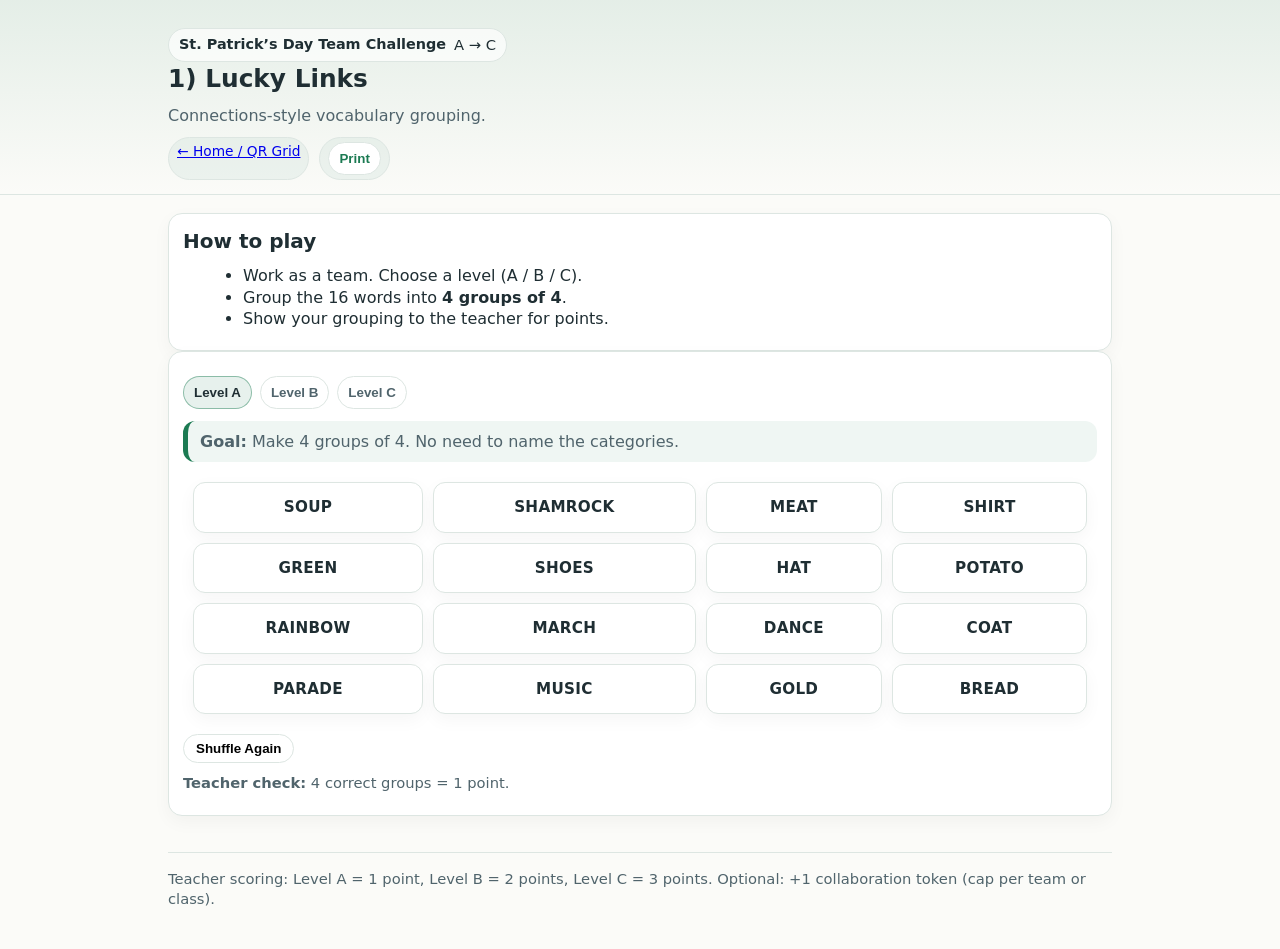
==== games/1-lucky-links.html @ ce848d59 "Add files via upload" ====
<!doctype html>
<html lang="en">
<head>
  <meta charset="utf-8"/>
  <meta name="viewport" content="width=device-width, initial-scale=1"/>
  <title>1) Lucky Links</title>
  <link rel="stylesheet" href="../assets/styles.css"/>
  <script src="../assets/site.js" defer></script>
</head>
<body>
  <header>
    <div class="container">
      <div class="badge"><b>St. Patrick’s Day Team Challenge</b> <span class="small">A → C</span></div>
      <h1>1) Lucky Links</h1>
      <p>Connections-style vocabulary grouping.</p>
      <div class="meta">
        <span><a href="../index.html">← Home / QR Grid</a></span>
        <span><button class="print" onclick="window.print()">Print</button></span>
      </div>
    </div>
  </header>

  <main class="container" style="padding:18px 18px 0">
    
<div class="card">
  <h2>How to play</h2>
  <ul>
    <li>Work as a team. Choose a level (A / B / C).</li>
    <li>Group the 16 words into <b>4 groups of 4</b>.</li>
    <li>Show your grouping to the teacher for points.</li>
  </ul>
</div>

<div class="card" data-tabs>
  <div class="tabs">
    <button class="tabbtn">Level A</button>
    <button class="tabbtn">Level B </button>
    <button class="tabbtn">Level C</button>
  </div>

  <section class="level">
    <div class="callout"><b>Goal:</b> Make 4 groups of 4. No need to name the categories.</div>

<div class="wordgrid"
     data-words="GREEN,GOLD,RAINBOW,SHAMROCK,MARCH,PARADE,MUSIC,DANCE,HAT,SHIRT,SHOES,COAT,BREAD,POTATO,SOUP,MEAT"
     data-answers="GREEN|GOLD|RAINBOW|SHAMROCK;
                   MARCH|PARADE|MUSIC|DANCE;
                   HAT|SHIRT|SHOES|COAT;
                   BREAD|POTATO|SOUP|MEAT">
</div>

<div class="controls">
  <button class="shuffle-btn">Shuffle Again</button>
  </div>

<div class="answer-overlay"></div>

    <p class="small"><b>Teacher check:</b> 4 correct groups = 1 point.</p>
  </section>

  <section class="level">
    <div class="callout"><b>Goal:</b> Make 4 groups of 4 and write a short category name (1–3 words) for each group.</div>

<div class="wordgrid"
     data-words="IRELAND, DUBLIN, EUROPE, ISLAND, LUCKY, HAPPY, PROUD, EXCITED, RIVER, LAKE, SEA, OCEAN, TRADITION, MUSIC, STORY, SYMBOL"
     data-answers="IRELAND|DUBLIN|EUROPE|ISLAND;
              LUCKY|HAPPY|PROUD|EXCITED;
              RIVER|LAKE|SEA|OCEAN;
              TRADITION|MUSIC|STORY|SYMBOL"></div>

<div class="controls">
  <button class="shuffle-btn">Shuffle Again</button>
  </div>

<div class="answer-overlay"></div>

    <p class="small"><b>Teacher check:</b> correct groups + reasonable labels = 2 points.</p>
  </section>
  <section class="level">
    <div class="callout"><b>Goal:</b> Make 4 groups of 4, name each category, then write <b>one</b> clear example sentence using one word from any group.</div>

<div class="wordgrid"
     data-words="LEPRECHAUN, FAIRY,MYTH,LEGEND,COIN,TREASURE,GOLD,RICH,SPRING,WEATHER,FLOWER,RAIN,VISIT,CELEBRATE,JOIN,WATCH"
     data-answers="LEPRECHAUN|FAIRY|MYTH|LEGEND;
              COIN|TREASURE|GOLD|RICH;
              SPRING|WEATHER|FLOWER|RAIN;
              VISIT|CELEBRATE|JOIN|WATCH">
</div>

<div class="controls">
  <button class="shuffle-btn">Shuffle Again</button>
  </div>

<div class="answer-overlay"></div>

    <p class="small"><b>Teacher check:</b> correct groups + clear example sentence = 3 points.</p>
  </section>
</div>

  </main>

  <footer>
    <div class="container">
      <hr/>
      <div class="small">Teacher scoring: Level A = 1 point, Level B = 2 points, Level C = 3 points. Optional: +1 collaboration token (cap per team or class).</div>
    </div>
  </footer>
</body>
</html>
---- assets/styles.css ----
:root{
  --bg:#fbfbf8;
  --card:#ffffff;
  --ink:#1f2e33;
  --muted:#50646c;
  --accent:#1b7a52;
  --accent2:#c9a227;
  --line:#dde6e2;
}
*{box-sizing:border-box}
body{
  margin:0;
  font-family: system-ui, -apple-system, Segoe UI, Roboto, Arial, sans-serif;
  color:var(--ink);
  background:var(--bg);
  line-height:1.35;
}
header{
  padding:28px 18px 14px;
  border-bottom:1px solid var(--line);
  background:linear-gradient(180deg, rgba(27,122,82,.10), rgba(27,122,82,0));
}
.container{
  max-width:980px;
  margin:0 auto;
  padding:0 18px;
}
h1{font-size:1.55rem;margin:0 0 6px}
h2{font-size:1.25rem;margin:0 0 10px}
p{margin:10px 0;color:var(--muted)}
.badge{
  display:inline-flex;
  align-items:center;
  gap:8px;
  font-size:.9rem;
  padding:6px 10px;
  border:1px solid var(--line);
  border-radius:450px;
  background:rgba(255,255,255,.7);
}
.badge b{color:var(--ink)}
.grid{
  display:grid;
  grid-template-columns:repeat(auto-fit,minmax(240px,1fr));
  gap:14px;
  margin:16px 0 24px;
}
.card{
  background:var(--card);
  border:1px solid var(--line);
  border-radius:14px;
  padding:14px 14px 12px;
  box-shadow:0 6px 18px rgba(0,0,0,.04);
}
.card h3{
  margin:0 0 6px;
  font-size:1.05rem;
}
.card a{
  color:var(--accent);
  text-decoration:none;
  font-weight:600;
}
.card a:hover{text-decoration:underline}
.meta{
  display:flex;
  gap:10px;
  flex-wrap:wrap;
  margin:8px 0 0;
}
.meta span{
  font-size:.86rem;
  padding:4px 8px;
  border-radius:999px;
  border:1px solid var(--line);
  background:rgba(27,122,82,.06);
  color:var(--muted);
}
footer{
  padding:20px 0 40px;
  color:var(--muted);
}
hr{border:none;border-top:1px solid var(--line);margin:16px 0}
.kbd{
  font-family: ui-monospace, SFMono-Regular, Menlo, Monaco, Consolas, "Liberation Mono", monospace;
  font-size:.92rem;
  padding:10px 12px;
  border:1px solid var(--line);
  border-radius:12px;
  background:#f6f8f7;
  overflow:auto;
}
.tabs{
  display:flex;
  gap:8px;
  flex-wrap:wrap;
  margin:10px 0 12px;
}
.tabbtn{
  border:1px solid var(--line);
  background:#fff;
  padding:8px 10px;
  border-radius:999px;
  font-weight:700;
  cursor:pointer;
  color:var(--muted);
}
.tabbtn.active{
  border-color:rgba(27,122,82,.45);
  background:rgba(27,122,82,.10);
  color:var(--ink);
}
.level{
  display:none;
}
.level.active{
  display:block;
}
.callout{
  border-left:5px solid var(--accent);
  background:rgba(27,122,82,.07);
  padding:10px 12px;
  border-radius:12px;
  color:var(--muted);
}
.small{font-size:.92rem}
ol,ul{margin:8px 0 8px 20px}
table{
  border-collapse:collapse;
  width:100%;
  margin:10px 0;
  font-size:.95rem;
}
td,th{
  border:1px solid var(--line);
  padding:8px 10px;
  vertical-align:top;
}
th{background:#f2f6f4;text-align:left}
.print{
  display:inline-flex;
  gap:8px;
  align-items:center;
  border:1px solid var(--line);
  border-radius:999px;
  padding:8px 10px;
  background:#fff;
  cursor:pointer;
  font-weight:700;
  color:var(--accent);
}
.print:hover{background:rgba(27,122,82,.06)}
/* 4x4 word grid for Lucky Links */
.wordgrid table{
  width:100%;
  border-collapse:separate;
  border-spacing:10px;
  margin-top:10px;
}
.wordgrid td{
  border:1px solid var(--line);
  border-radius:12px;
  background:#fff;
  padding:14px 10px;
  text-align:center;
  font-weight:800;
  letter-spacing:.02em;
  color:var(--ink);
  box-shadow:0 6px 18px rgba(0,0,0,.04);
  cursor:pointer;
  transition:all .2s ease;
}

/* keeps it readable on phones */
@media (max-width: 520px){
  .wordgrid table{ border-spacing:8px; }
  .wordgrid td{ padding:12px 8px; font-size:.95rem; }
}
.wordgrid table {
  width:100%;
  border-collapse:separate;
  border-spacing:10px;
  margin-top:10px;
  transition:opacity .3s ease;
}



.wordgrid td.selected {
  background:rgba(27,122,82,.15);
  border-color:var(--accent);
}

.wordgrid.fade {
  opacity:.3;
}

.controls {
  margin-top:10px;
  display:flex;
  gap:10px;
}

.controls button {
  border:1px solid var(--line);
  border-radius:999px;
  padding:6px 12px;
  background:#fff;
  cursor:pointer;
  font-weight:600;
}

.answer-overlay {
  display:none;
  margin-top:10px;
  padding:10px;
  border:1px dashed var(--accent);
  border-radius:10px;
  background:rgba(27,122,82,.08);
  font-size:.9rem;
}

.answer-overlay.visible {
  display:block;
}

.word-row{
  display:flex;
  gap:10px;
  margin:8px 0;
  flex-wrap:wrap;
}

.letter{
  width:42px;
  height:42px;
  border-radius:50%;
  display:flex;
  align-items:center;
  justify-content:center;
  font-weight:700;
  font-size:1.1rem;
  background:linear-gradient(145deg, #1b7a52, #145c3d);
  color:white;
  box-shadow:0 4px 10px rgba(0,0,0,.15);
  border:2px solid rgba(255,255,255,.4);
  transition:transform .15s ease;
}

.letter:hover{ transform:scale(1.1); }
@media (hover:hover){
  .letter:hover{ transform:scale(1.1); }
}
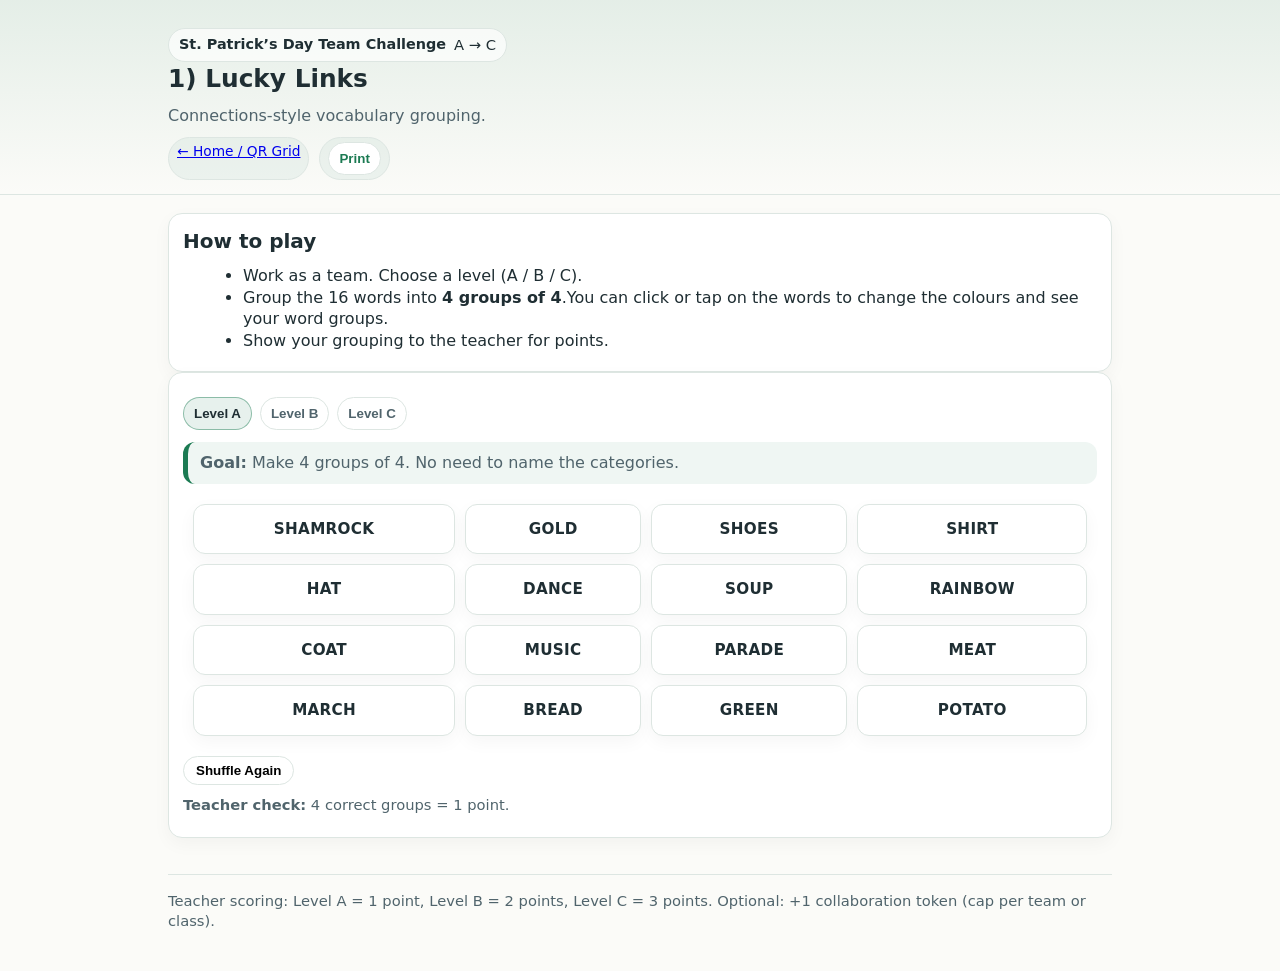
==== commit 60f473a5: "Update 1-lucky-links.html" ====
--- a/games/1-lucky-links.html
+++ b/games/1-lucky-links.html
@@ -26,7 +26,7 @@
   <h2>How to play</h2>
   <ul>
     <li>Work as a team. Choose a level (A / B / C).</li>
-    <li>Group the 16 words into <b>4 groups of 4</b>.</li>
+    <li>Group the 16 words into <b>4 groups of 4</b>.You can click or tap on the words to change the colours and see your word groups.</li>
     <li>Show your grouping to the teacher for points.</li>
   </ul>
 </div>
--- a/assets/styles.css
+++ b/assets/styles.css
@@ -186,9 +186,9 @@
 
 
 
+/* group colors are applied inline via JS; .selected just marks tile as chosen */
 .wordgrid td.selected {
-  background:rgba(27,122,82,.15);
-  border-color:var(--accent);
+  box-shadow: 0 4px 12px rgba(0,0,0,.12);
 }
 
 .wordgrid.fade {
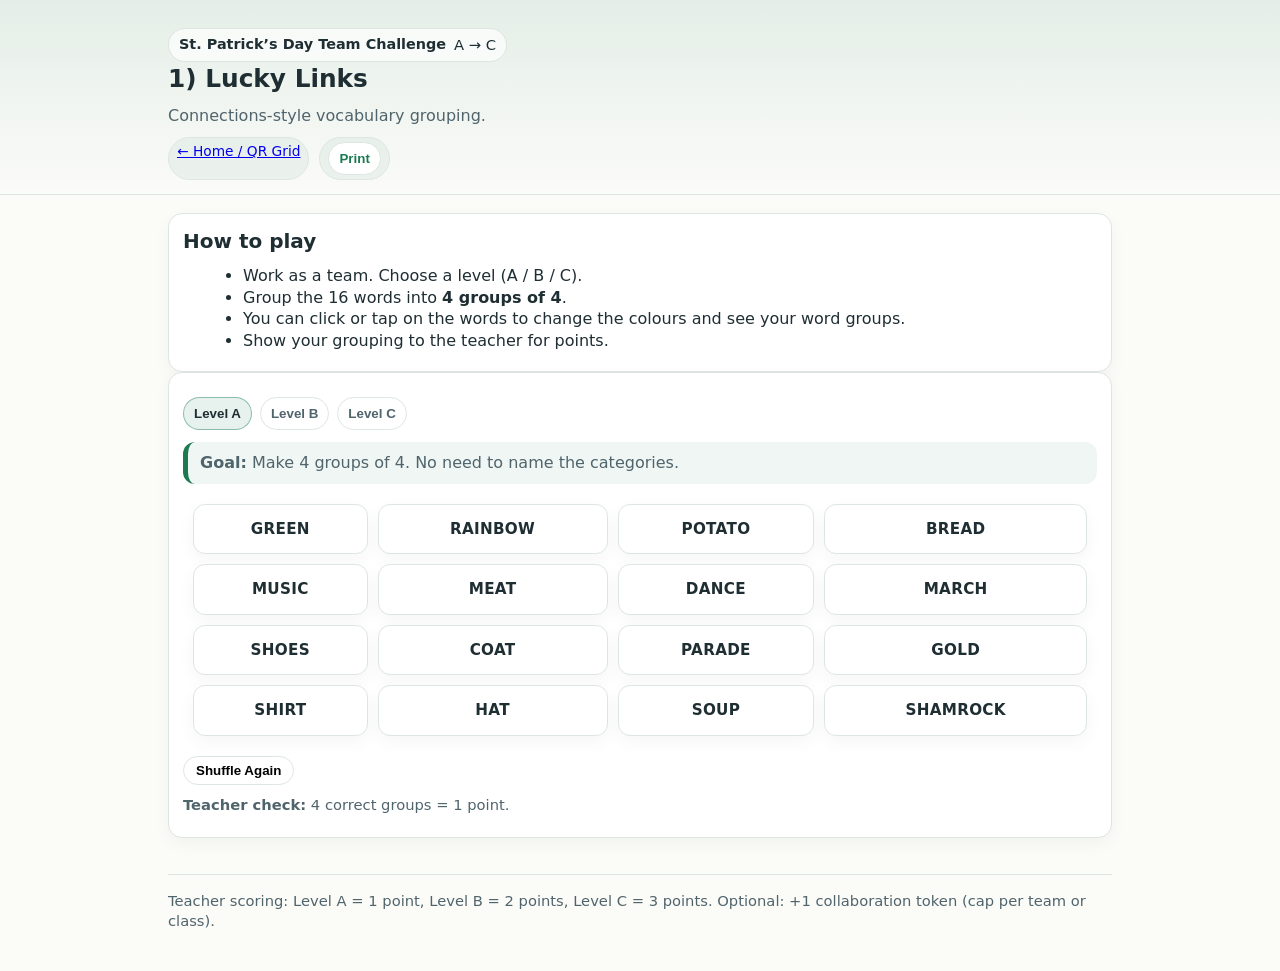
==== commit 6fb333d5: "Update 1-lucky-links.html" ====
--- a/games/1-lucky-links.html
+++ b/games/1-lucky-links.html
@@ -26,7 +26,8 @@
   <h2>How to play</h2>
   <ul>
     <li>Work as a team. Choose a level (A / B / C).</li>
-    <li>Group the 16 words into <b>4 groups of 4</b>.You can click or tap on the words to change the colours and see your word groups.</li>
+    <li>Group the 16 words into <b>4 groups of 4</b>.</li>
+    <li>You can click or tap on the words to change the colours and see your word groups.</li>
     <li>Show your grouping to the teacher for points.</li>
   </ul>
 </div>
